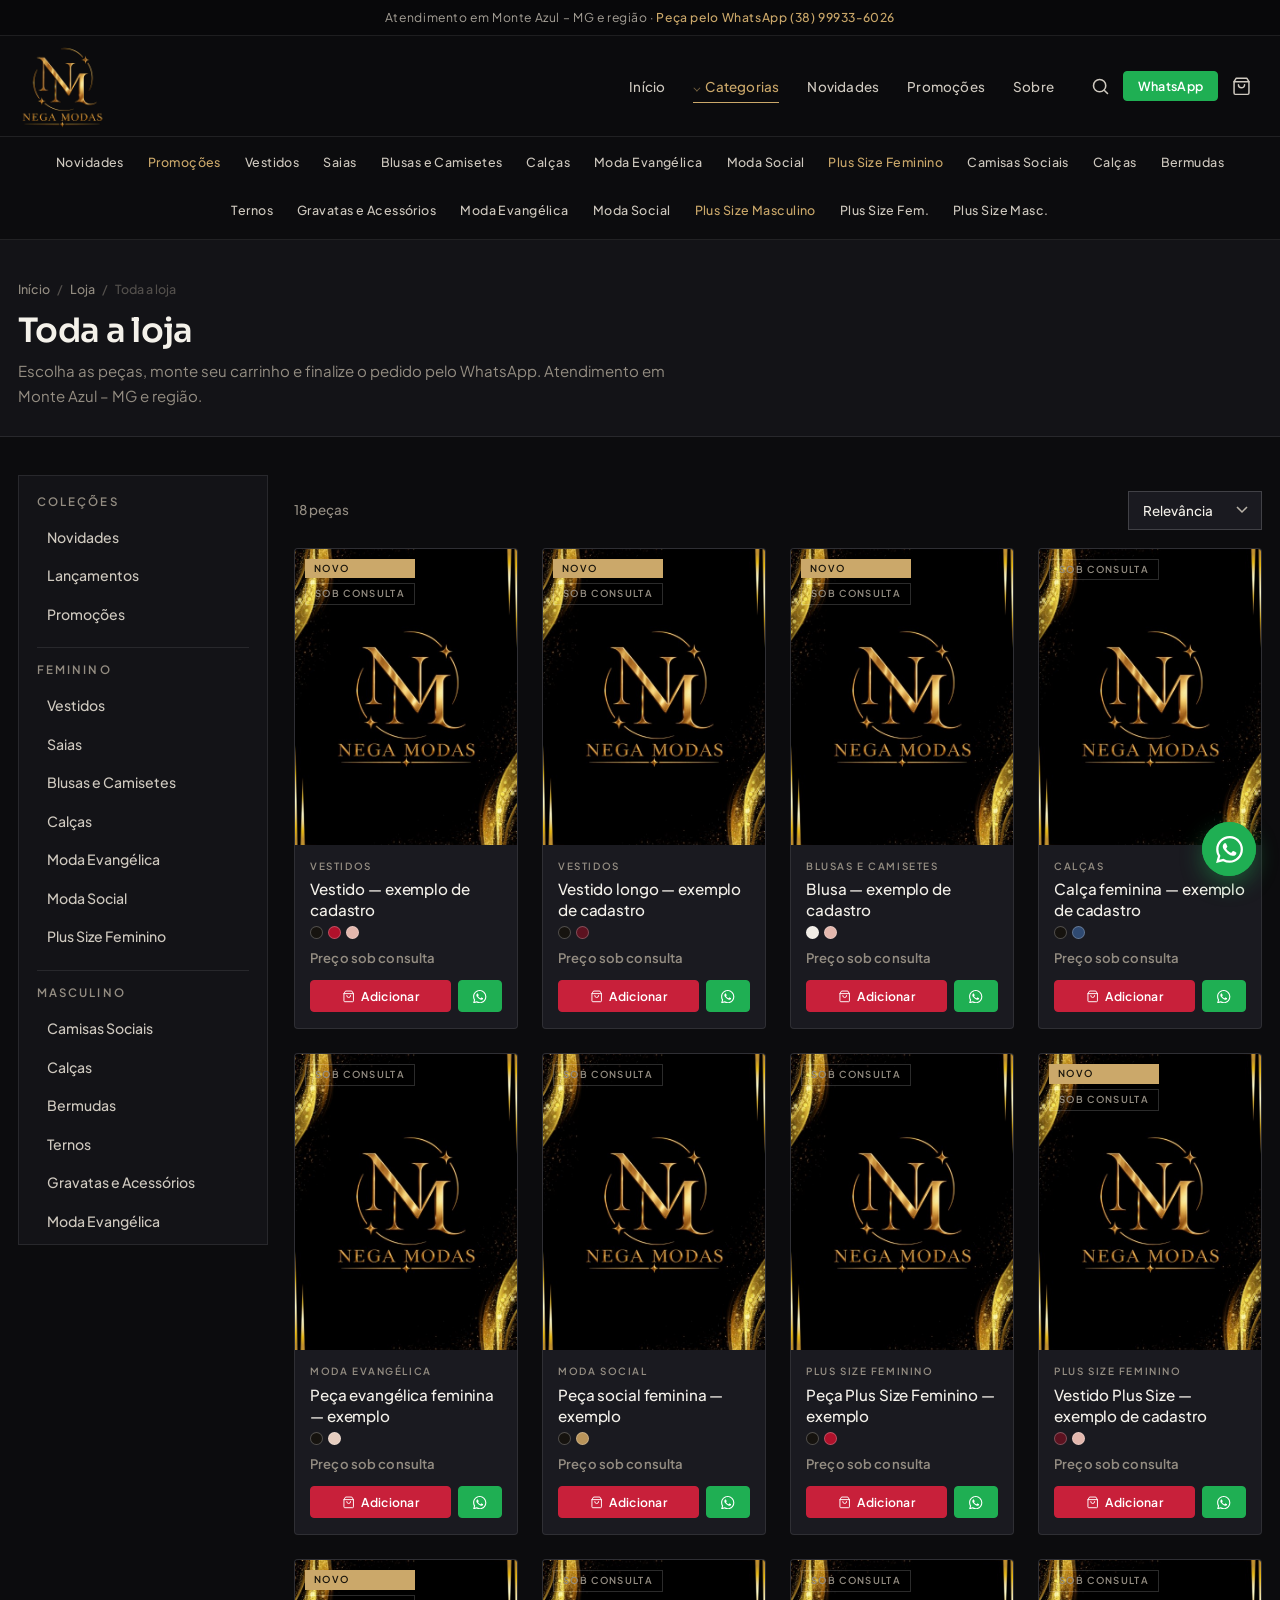
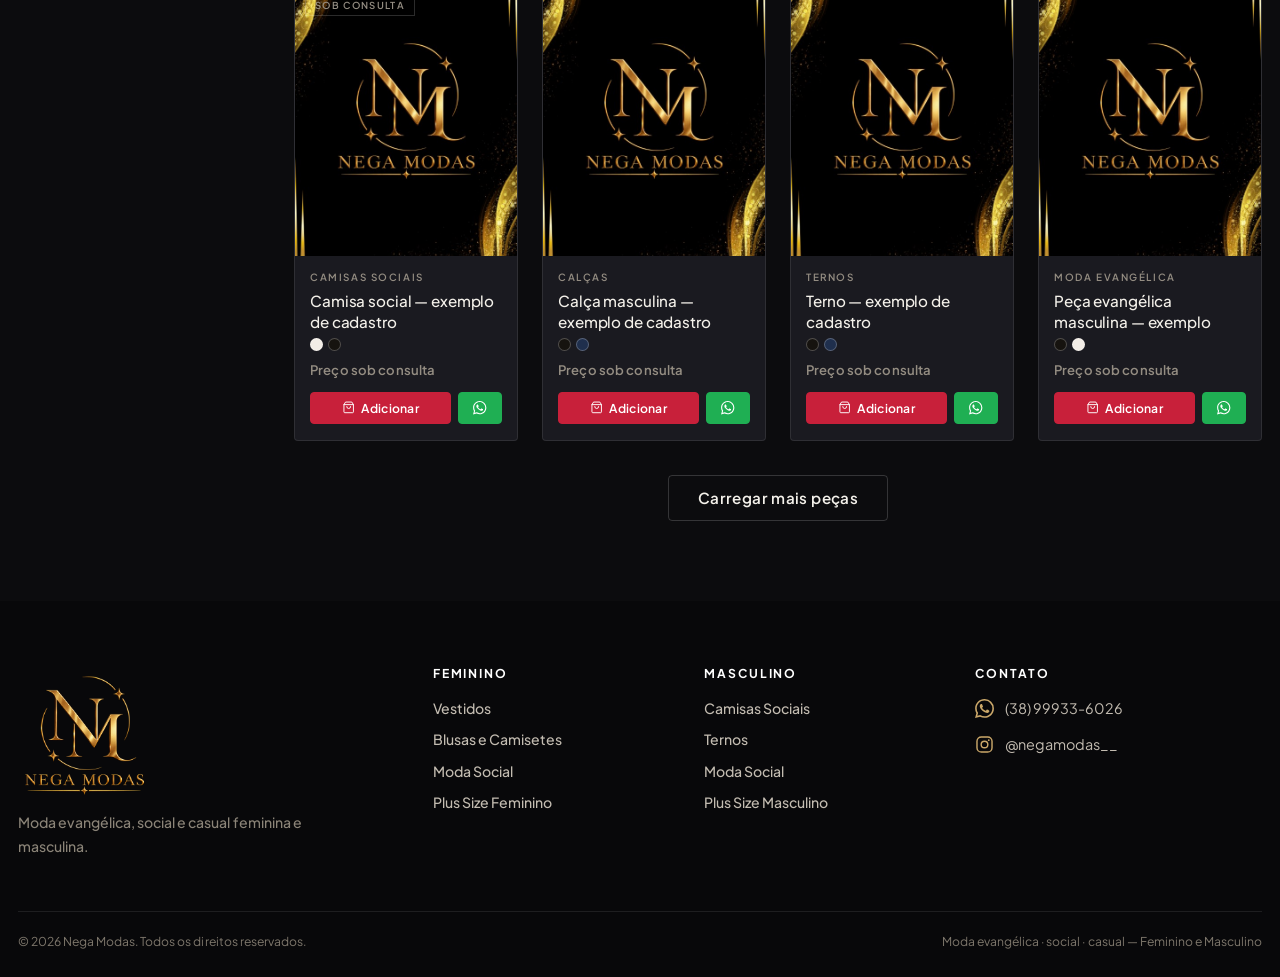
==== loja.html @ 937bad41 "Nega Modas - loja online (tema dark premium, carrinho e WhatsApp)" ====
<!DOCTYPE html>
<html lang="pt-BR">
<head>
  <meta charset="UTF-8">
  <meta name="viewport" content="width=device-width, initial-scale=1">
  <title>Loja | Nega Modas</title>
  <meta name="description" content="Catálogo da Nega Modas: moda feminina e masculina, evangélica, social, casual e Plus Size. Filtre por categoria, tamanho e cor e finalize pelo WhatsApp.">
  <meta name="theme-color" content="#b0112b">
  <link rel="canonical" href="https://negamodas.com.br/loja.html">
  <link rel="icon" type="image/png" href="assets/img/favicon.png">
  <meta property="og:type" content="website">
  <meta property="og:site_name" content="Nega Modas">
  <meta property="og:title" content="Loja | Nega Modas">
  <meta property="og:description" content="Catálogo de moda feminina e masculina. Pedidos pelo WhatsApp.">
  <meta property="og:locale" content="pt_BR">
  <link rel="preconnect" href="https://fonts.googleapis.com">
  <link rel="preconnect" href="https://fonts.gstatic.com" crossorigin>
  <link href="https://fonts.googleapis.com/css2?family=Plus+Jakarta+Sans:wght@400;500;600;700;800&family=Sora:wght@400;500;600;700;800&display=swap" rel="stylesheet">
  <link rel="stylesheet" href="assets/css/style.css">
</head>
<body>
  <a class="skip-link" href="#conteudo">Pular para o conteúdo</a>

  <div class="topbar"><span>Atendimento em Monte Azul – MG e região · </span><a data-wa-generic href="#">Peça pelo WhatsApp (38) 99933-6026</a></div>

  <header class="header" id="header">
    <div class="header__inner">
      <button class="icon-btn burger" id="burger" type="button" aria-label="Abrir menu"><svg viewBox="0 0 24 24" fill="none" stroke="currentColor" stroke-width="1.8" stroke-linecap="round"><path d="M3 6h18M3 12h18M3 18h18"/></svg></button>
      <a class="brand" href="index.html" aria-label="Nega Modas — página inicial">
        <img class="brand__logo" src="assets/img/logo-nega-modas.png" alt="Nega Modas" width="80" height="80">
      </a>
      <nav class="nav" aria-label="Navegação principal">
        <a class="nav__link" href="index.html">Início</a>
        <a class="nav__link nav__link--drop is-active" href="#" id="megaTrigger" aria-expanded="false" aria-haspopup="true">Categorias</a>
        <a class="nav__link" href="loja.html?colecao=novidades">Novidades</a>
        <a class="nav__link" href="loja.html?colecao=promocoes">Promoções</a>
        <a class="nav__link" href="index.html#sobre">Sobre</a>
      </nav>
      <div class="header__actions">
        <button class="icon-btn" data-open-search type="button" aria-label="Buscar produtos"><svg viewBox="0 0 24 24" fill="none" stroke="currentColor" stroke-width="1.8" stroke-linecap="round"><circle cx="11" cy="11" r="7"/><path d="m20 20-3.2-3.2"/></svg></button>
        <a class="btn btn--sm btn--wa header__wa" data-wa-generic href="#">WhatsApp</a>
        <button class="icon-btn" data-open-cart type="button" aria-label="Abrir carrinho de compras"><svg viewBox="0 0 24 24" fill="none" stroke="currentColor" stroke-width="1.7" stroke-linecap="round" stroke-linejoin="round"><path d="M6 2.5 3.5 6.5v13a1.5 1.5 0 0 0 1.5 1.5h14a1.5 1.5 0 0 0 1.5-1.5v-13L18 2.5Z"/><path d="M3.5 6.5h17"/><path d="M15.5 10a3.5 3.5 0 0 1-7 0"/></svg><span class="cart-count" data-cart-count>0</span></button>
      </div>
    </div>
    <div class="mega" id="megaMenu" role="region" aria-label="Categorias"></div>
  </header>

  <nav class="shopnav" aria-label="Categorias da loja"><div class="shopnav__inner" id="shopNav"></div></nav>

  <main id="conteudo">
    <section class="page-head">
      <div class="container">
        <nav class="breadcrumb" aria-label="Você está aqui"><a href="index.html">Início</a><span>/</span><a href="loja.html">Loja</a><span>/</span><span id="tituloPagina">Toda a loja</span></nav>
        <h1 id="paginaTituloVisivel">Toda a loja</h1>
        <p>Escolha as peças, monte seu carrinho e finalize o pedido pelo WhatsApp. Atendimento em Monte Azul – MG e região.</p>
      </div>
    </section>

    <section class="container">
      <div class="catalog">
        <aside>
          <button class="btn btn--ghost btn--block filters-toggle" id="filtrosToggle" type="button" style="margin-bottom:14px"><svg viewBox="0 0 24 24" fill="none" stroke="currentColor" stroke-width="1.7" stroke-linecap="round"><path d="M4 6h16M7 12h10M10 18h4"/></svg> Filtros e categorias</button>
          <div class="filters" id="filtros"></div>
        </aside>
        <div>
          <div class="active-filters" id="filtrosAtivos"></div>
          <div class="catalog__toolbar">
            <div class="catalog__count" id="contagem">0 peças</div>
            <label class="sr-only" for="ordenar">Ordenar por</label>
            <select class="select" id="ordenar">
              <option value="relevancia">Relevância</option>
              <option value="nome">Nome (A–Z)</option>
              <option value="menor-preco">Menor preço</option>
              <option value="maior-preco">Maior preço</option>
            </select>
          </div>
          <div class="grid-products" id="catalogoGrade"></div>
          <div class="load-more" id="loadMore" style="display:none"><button class="btn btn--ghost btn--lg" type="button" id="loadMoreBtn">Carregar mais peças</button></div>
        </div>
      </div>
    </section>
  </main>

  <footer class="footer">
    <div class="container">
      <div class="footer__grid">
        <div class="footer__brand"><a class="brand brand--footer" href="index.html" aria-label="Nega Modas"><img class="footer__logo" src="assets/img/logo-nega-modas.png" alt="Nega Modas" width="132" height="132" loading="lazy"></a><p>Moda evangélica, social e casual feminina e masculina.</p></div>
        <div><h3>Feminino</h3><div class="footer__links"><a href="loja.html?categoria=vestidos">Vestidos</a><a href="loja.html?categoria=blusas-e-camisetes">Blusas e Camisetes</a><a href="loja.html?categoria=moda-social-feminina">Moda Social</a><a href="loja.html?categoria=plus-size-feminino">Plus Size Feminino</a></div></div>
        <div><h3>Masculino</h3><div class="footer__links"><a href="loja.html?categoria=camisas-sociais">Camisas Sociais</a><a href="loja.html?categoria=ternos">Ternos</a><a href="loja.html?categoria=moda-social-masculina">Moda Social</a><a href="loja.html?categoria=plus-size-masculino">Plus Size Masculino</a></div></div>
        <div><h3>Contato</h3><div class="footer__contact"><a data-wa-generic href="#"><svg viewBox="0 0 24 24" fill="currentColor" aria-hidden="true"><path d="M17.47 14.38c-.3-.15-1.76-.87-2.03-.97-.27-.1-.47-.15-.67.15-.2.3-.77.97-.94 1.16-.17.2-.35.22-.64.08-.3-.15-1.26-.46-2.39-1.48-.88-.79-1.48-1.76-1.65-2.06-.17-.3-.02-.46.13-.6.13-.14.3-.35.45-.52.15-.18.2-.3.3-.5.1-.2.05-.37-.02-.52-.08-.15-.67-1.61-.92-2.2-.24-.58-.49-.5-.67-.51h-.57c-.2 0-.52.07-.79.37-.27.3-1.04 1.02-1.04 2.48 0 1.46 1.06 2.88 1.21 3.07.15.2 2.1 3.2 5.08 4.49.71.3 1.26.49 1.69.62.71.23 1.36.2 1.87.12.57-.09 1.76-.72 2.01-1.41.25-.7.25-1.29.17-1.41-.07-.13-.27-.2-.57-.35M12.05 21.8a9.87 9.87 0 0 1-5.03-1.38l-.36-.21-3.74.98 1-3.65-.24-.37a9.86 9.86 0 0 1-1.51-5.26C2.17 6.45 6.6 2 12.05 2c2.64 0 5.12 1.03 6.99 2.9a9.83 9.83 0 0 1 2.89 6.99c0 5.45-4.43 9.9-9.88 9.9M20.46 3.4A11.8 11.8 0 0 0 12.05 0C5.5 0 .16 5.34.16 11.9c0 2.1.55 4.14 1.59 5.95L.06 24l6.3-1.65a11.9 11.9 0 0 0 5.68 1.45c6.55 0 11.9-5.34 11.9-11.9a11.8 11.8 0 0 0-3.48-8.41"/></svg> (38) 99933-6026</a><a href="https://instagram.com/negamodas__" target="_blank" rel="noopener"><svg viewBox="0 0 24 24" fill="none" stroke="currentColor" stroke-width="1.8" aria-hidden="true"><rect x="2.5" y="2.5" width="19" height="19" rx="5.5"/><circle cx="12" cy="12" r="4.2"/><circle cx="17.4" cy="6.6" r="1.1" fill="currentColor" stroke="none"/></svg> @negamodas__</a></div></div>
      </div>
      <div class="footer__bottom"><span>© <span id="ano">2026</span> Nega Modas. Todos os direitos reservados.</span><span>Moda evangélica · social · casual — Feminino e Masculino</span></div>
    </div>
  </footer>

  <a class="wa-float" data-wa-generic href="#" aria-label="Falar no WhatsApp"><span class="wa-float__label">Fale com a Nega Modas</span><svg viewBox="0 0 24 24" fill="currentColor" aria-hidden="true"><path d="M17.47 14.38c-.3-.15-1.76-.87-2.03-.97-.27-.1-.47-.15-.67.15-.2.3-.77.97-.94 1.16-.17.2-.35.22-.64.08-.3-.15-1.26-.46-2.39-1.48-.88-.79-1.48-1.76-1.65-2.06-.17-.3-.02-.46.13-.6.13-.14.3-.35.45-.52.15-.18.2-.3.3-.5.1-.2.05-.37-.02-.52-.08-.15-.67-1.61-.92-2.2-.24-.58-.49-.5-.67-.51h-.57c-.2 0-.52.07-.79.37-.27.3-1.04 1.02-1.04 2.48 0 1.46 1.06 2.88 1.21 3.07.15.2 2.1 3.2 5.08 4.49.71.3 1.26.49 1.69.62.71.23 1.36.2 1.87.12.57-.09 1.76-.72 2.01-1.41.25-.7.25-1.29.17-1.41-.07-.13-.27-.2-.57-.35M12.05 21.8a9.87 9.87 0 0 1-5.03-1.38l-.36-.21-3.74.98 1-3.65-.24-.37a9.86 9.86 0 0 1-1.51-5.26C2.17 6.45 6.6 2 12.05 2c2.64 0 5.12 1.03 6.99 2.9a9.83 9.83 0 0 1 2.89 6.99c0 5.45-4.43 9.9-9.88 9.9M20.46 3.4A11.8 11.8 0 0 0 12.05 0C5.5 0 .16 5.34.16 11.9c0 2.1.55 4.14 1.59 5.95L.06 24l6.3-1.65a11.9 11.9 0 0 0 5.68 1.45c6.55 0 11.9-5.34 11.9-11.9a11.8 11.8 0 0 0-3.48-8.41"/></svg></a>

  <div class="mobile-menu" id="mobileMenu">
    <div class="mobile-menu__backdrop" data-close-menu></div>
    <div class="mobile-menu__panel" role="dialog" aria-label="Menu">
      <div class="mobile-menu__head"><a class="brand" href="index.html"><img class="brand__logo" src="assets/img/logo-nega-modas.png" alt="Nega Modas" width="72" height="72"></a><button class="icon-btn" data-close-menu type="button" aria-label="Fechar menu"><svg viewBox="0 0 24 24" fill="none" stroke="currentColor" stroke-width="1.8" stroke-linecap="round"><path d="M6 6l12 12M18 6L6 18"/></svg></button></div>
      <div class="mobile-menu__body" id="mobileMenuBody"></div>
      <div class="mobile-menu__foot"><a class="btn btn--wa btn--block" data-wa-generic href="#">Falar no WhatsApp</a><a class="btn btn--ghost btn--block" href="https://instagram.com/negamodas__" target="_blank" rel="noopener">Instagram @negamodas__</a></div>
    </div>
  </div>

  <div class="search-overlay" id="searchOverlay">
    <div class="search-box" role="dialog" aria-label="Buscar produtos">
      <form id="searchForm" role="search"><input id="searchInput" type="search" placeholder="O que você procura? Ex.: vestido, camisa social..." aria-label="Buscar produtos"><button class="btn" type="submit">Buscar</button></form>
      <div class="search-suggest"><p>Buscas rápidas</p><div class="search-suggest__chips">
        <button class="chip" type="button" data-search-chip="vestidos">Vestidos</button>
        <button class="chip" type="button" data-search-chip="camisas-sociais">Camisas sociais</button>
        <button class="chip" type="button" data-search-chip="plus-size-feminino">Plus Size Feminino</button>
        <button class="chip" type="button" data-search-chip="plus-size-masculino">Plus Size Masculino</button>
        <button class="chip" type="button" data-search-chip="ternos">Ternos</button>
      </div></div>
    </div>
  </div>

  <aside class="drawer" id="cartDrawer" aria-label="Carrinho de compras">
    <div class="drawer__backdrop"></div>
    <div class="drawer__panel" role="dialog" aria-modal="true" aria-label="Seu carrinho">
      <div class="drawer__head"><h2>Seu carrinho <span id="cartFootCount">0</span></h2><button class="icon-btn" type="button" data-close-cart aria-label="Fechar carrinho"><svg viewBox="0 0 24 24" fill="none" stroke="currentColor" stroke-width="1.8" stroke-linecap="round"><path d="M6 6l12 12M18 6L6 18"/></svg></button></div>
      <div class="drawer__body" id="cartBody"></div>
      <div class="drawer__foot" id="cartFoot">
        <div class="cart-total"><span>Subtotal</span><strong id="cartSubtotal">R$ 0,00</strong></div>
        <button class="btn btn--wa btn--lg btn--block" type="button" id="btnFinalizar">Finalizar pedido pelo WhatsApp</button>
        <div style="display:flex;gap:8px"><a class="btn btn--ghost btn--sm" style="flex:1" href="loja.html">Continuar comprando</a><button class="btn btn--ghost btn--sm" style="flex:1" type="button" data-clear-cart>Limpar carrinho</button></div>
        <p class="cart-note">Pagamento e disponibilidade são combinados no atendimento pelo WhatsApp.</p>
      </div>
    </div>
  </aside>

  <div class="toast-wrap" id="toastWrap" aria-live="polite" aria-atomic="true"></div>

  <script src="assets/js/data.js"></script>
  <script src="assets/js/app.js"></script>
</body>
</html>
---- assets/css/style.css ----
/* =============================================================================
   NEGA MODAS — LOJA VIRTUAL
   Identidade: vermelho · preto · rosê · dourado · branco/neutros.
   Linguagem visual: e-commerce de moda editorial, mobile-first.
   ============================================================================= */

/* ------------------------------------------------------------------ Tokens */
:root {
  --red: #b0112b;
  --red-dark: #8a0d22;
  --red-soft: #f7e7e9;
  --rose: #e3b7ad;
  --rose-soft: #f8efeb;
  --gold: #b9945a;
  --gold-soft: #f3ecdd;

  --ink: #16130f;
  --charcoal: #2c2620;
  --muted: #8b8177;
  --line: #e8e1d8;
  --line-strong: #d8cec1;
  --cream: #faf7f2;
  --cream-2: #f2ece3;
  --white: #ffffff;

  --wa: #1faf53;
  --wa-dark: #178f43;

  --font-display: 'Sora', 'Plus Jakarta Sans', 'Segoe UI', system-ui, sans-serif;
  --font-body: 'Plus Jakarta Sans', 'Sora', 'Manrope', 'Segoe UI', system-ui, -apple-system, sans-serif;

  --container: 1280px;
  --radius: 4px;
  --radius-sm: 3px;
  --ease: cubic-bezier(.22, .61, .36, 1);

  --header-h: 100px;
}

/* -------------------------------------------------------------------- Base */
*, *::before, *::after { box-sizing: border-box; }
html { scroll-behavior: smooth; -webkit-text-size-adjust: 100%; }
body {
  margin: 0; font-family: var(--font-body); font-size: 16px; line-height: 1.6;
  color: var(--ink); background: var(--white); overflow-x: hidden;
}
body.no-scroll { overflow: hidden; }
img { max-width: 100%; display: block; }
a { color: inherit; text-decoration: none; }
button { font-family: inherit; cursor: pointer; border: none; background: none; color: inherit; }
ul { list-style: none; margin: 0; padding: 0; }
h1, h2, h3, h4 { font-family: var(--font-display); font-weight: 600; line-height: 1.14; letter-spacing: -.02em; margin: 0; }
p { margin: 0 0 1rem; }
:focus-visible { outline: 2px solid var(--red); outline-offset: 2px; }

.container { width: 100%; max-width: var(--container); margin: 0 auto; padding: 0 18px; }
.sr-only { position: absolute; width: 1px; height: 1px; padding: 0; margin: -1px; overflow: hidden; clip: rect(0 0 0 0); white-space: nowrap; border: 0; }
.skip-link { position: absolute; left: 12px; top: -60px; z-index: 200; background: var(--ink); color: #fff; padding: 10px 16px; transition: top .2s var(--ease); }
.skip-link:focus { top: 12px; }

/* -------------------------------------------------------------- Utilitários */
.kicker {
  display: inline-flex; align-items: center; gap: .6em; font-weight: 600; font-size: .68rem;
  letter-spacing: .22em; text-transform: uppercase; color: var(--gold); margin: 0 0 .8rem;
}
.kicker::before { content: ''; width: 24px; height: 1px; background: currentColor; }
.kicker--center::after { content: ''; width: 24px; height: 1px; background: currentColor; }

.section { padding: clamp(40px, 6vw, 74px) 0; }
.section--tight { padding: clamp(30px, 4vw, 50px) 0; }
.section--white { background: var(--white); }
.section--cream { background: var(--cream); }
.section--rose { background: var(--rose-soft); }
.section--ink { background: var(--ink); color: #efe9e0; }
.section--ink h2, .section--ink h3 { color: #fff; }
.section--ink .kicker { color: var(--rose); }

.section-head { max-width: 620px; margin: 0 auto clamp(22px, 3vw, 38px); text-align: center; }
.section-head h2 { font-size: clamp(1.4rem, 3.1vw, 1.95rem); letter-spacing: -.02em; }
.section-head p { color: var(--muted); margin: .7rem 0 0; font-size: .98rem; }
.section-head--left { margin-left: 0; text-align: left; }

.section-bar { display: flex; align-items: flex-end; justify-content: space-between; gap: 18px; margin-bottom: clamp(18px, 2.4vw, 30px); flex-wrap: wrap; }
.section-bar .section-head { margin: 0; text-align: left; }
.section-bar .section-head h2 { font-size: clamp(1.28rem, 2.6vw, 1.7rem); }

/* --------------------------------------------------------------- Botões */
.btn {
  --btn-bg: var(--red); --btn-fg: #fff; --btn-bd: var(--red);
  display: inline-flex; align-items: center; justify-content: center; gap: .5em;
  padding: .85em 1.6em; border-radius: var(--radius);
  background: var(--btn-bg); color: var(--btn-fg); border: 1px solid var(--btn-bd);
  font-weight: 600; font-size: .84rem; letter-spacing: .025em; line-height: 1; cursor: pointer;
  transition: background .25s var(--ease), color .25s var(--ease), border-color .25s var(--ease), transform .25s var(--ease);
  white-space: nowrap;
}
.btn:hover { background: var(--red-dark); border-color: var(--red-dark); transform: translateY(-1px); }
.btn:active { transform: none; }
.btn:disabled { opacity: .45; cursor: not-allowed; transform: none; }
.btn--dark { --btn-bg: var(--ink); --btn-bd: var(--ink); }
.btn--dark:hover { background: #000; border-color: #000; }
.btn--ghost { --btn-bg: transparent; --btn-fg: var(--ink); --btn-bd: var(--line-strong); }
.btn--ghost:hover { --btn-bg: var(--ink); --btn-fg: #fff; --btn-bd: var(--ink); }
.btn--light { --btn-bg: #fff; --btn-fg: var(--ink); --btn-bd: #fff; }
.btn--light:hover { background: var(--cream-2); border-color: var(--cream-2); }
.btn--outline-light { --btn-bg: transparent; --btn-fg: #fff; --btn-bd: rgba(255,255,255,.6); }
.btn--outline-light:hover { --btn-bg: #fff; --btn-fg: var(--ink); }
.btn--wa { --btn-bg: var(--wa); --btn-bd: var(--wa); }
.btn--wa:hover { background: var(--wa-dark); border-color: var(--wa-dark); }
.btn--sm { padding: .62em 1.1em; font-size: .78rem; }
.btn--lg { padding: .95em 1.9em; font-size: .95rem; }
.btn--block { width: 100%; }
.btn svg { width: 1.1em; height: 1.1em; flex: none; }

.link-underline { display: inline-flex; align-items: center; gap: .45em; font-weight: 500; font-size: .82rem; letter-spacing: .08em; text-transform: uppercase; border-bottom: 1px solid var(--ink); padding-bottom: 2px; transition: gap .25s var(--ease), color .2s; }
.link-underline:hover { gap: .75em; color: var(--red); border-color: var(--red); }

/* --------------------------------------------------------------- Topbar */
.topbar { background: var(--ink); color: #e7dfd4; font-size: .76rem; letter-spacing: .05em; text-align: center; padding: 8px 16px; }
.topbar a { color: var(--rose); font-weight: 500; }
.topbar a:hover { color: #fff; }

/* --------------------------------------------------------------- Header */
.header { position: sticky; top: 0; z-index: 90; background: rgba(255,255,255,.96); backdrop-filter: blur(10px); border-bottom: 1px solid var(--line); }
.header.is-stuck { box-shadow: 0 6px 20px rgba(22,19,15,.06); }
.header__inner { display: flex; align-items: center; gap: 12px; height: var(--header-h); max-width: var(--container); margin: 0 auto; padding: 0 18px; }

.brand { display: flex; align-items: center; gap: 10px; margin-right: auto; }
.brand__mark { width: 48px; height: 48px; object-fit: contain; flex: none; }
.brand__logo { height: 88px; width: auto; display: block; flex: none; }
.footer__logo { width: 132px; height: auto; display: block; }
.brand--footer { margin-right: 0; }
.brand__text { display: flex; flex-direction: column; line-height: 1; }
.brand__name { font-family: var(--font-display); font-size: 1.18rem; font-weight: 700; letter-spacing: -.02em; }
.brand__sub { font-size: .54rem; letter-spacing: .32em; text-transform: uppercase; color: var(--gold); margin-top: 3px; }

.nav { display: none; align-items: center; gap: 2px; }
.nav__link { position: relative; padding: 10px 13px; font-weight: 500; font-size: .84rem; letter-spacing: .02em; color: var(--charcoal); }
.nav__link::after { content: ''; position: absolute; left: 13px; right: 13px; bottom: 4px; height: 1px; background: var(--red); transform: scaleX(0); transform-origin: left; transition: transform .28s var(--ease); }
.nav__link:hover::after, .nav__link.is-active::after { transform: scaleX(1); }
.nav__link:hover, .nav__link.is-active { color: var(--red); }
.nav__link--drop::before { content: ''; display: inline-block; width: 5px; height: 5px; border-right: 1.4px solid currentColor; border-bottom: 1.4px solid currentColor; transform: rotate(45deg) translateY(-2px); margin-right: 7px; opacity: .55; }

.header__actions { display: flex; align-items: center; gap: 2px; }
.icon-btn { position: relative; width: 42px; height: 42px; border-radius: 50%; display: inline-flex; align-items: center; justify-content: center; color: var(--charcoal); transition: background .2s, color .2s; }
.icon-btn:hover { background: var(--cream-2); color: var(--red); }
.icon-btn svg { width: 21px; height: 21px; }
.header__wa { display: none; }

.cart-count { position: absolute; top: 3px; right: 3px; min-width: 18px; height: 18px; padding: 0 5px; border-radius: 999px; background: var(--red); color: #fff; font-size: .64rem; font-weight: 600; display: none; align-items: center; justify-content: center; line-height: 1; }
.cart-count.is-visible { display: inline-flex; }
.cart-count.bump { animation: bump .45s var(--ease); }
@keyframes bump { 0% { transform: scale(1); } 35% { transform: scale(1.5); } 100% { transform: scale(1); } }

.burger { display: inline-flex; }
@media (min-width: 1040px) {
  .nav { display: flex; }
  .burger { display: none; }
  .header__wa { display: inline-flex; }
}

/* Mega menu */
.mega { position: absolute; left: 0; right: 0; top: 100%; background: #fff; border-bottom: 1px solid var(--line); box-shadow: 0 18px 40px rgba(22,19,15,.08); opacity: 0; visibility: hidden; transform: translateY(-6px); transition: opacity .22s var(--ease), transform .22s, visibility .22s; z-index: 80; }
.mega.is-open { opacity: 1; visibility: visible; transform: translateY(0); }
.mega__inner { max-width: var(--container); margin: 0 auto; padding: 32px 20px; display: grid; grid-template-columns: 1fr 1fr 1.1fr; gap: 40px; }
.mega__col h3 { font-size: 1rem; margin-bottom: 14px; padding-bottom: 10px; border-bottom: 1px solid var(--line); }
.mega__col h3 a:hover { color: var(--red); }
.mega__list { display: grid; gap: 8px; }
.mega__list a { font-size: .9rem; color: var(--charcoal); transition: color .2s, padding-left .2s; }
.mega__list a:hover { color: var(--red); padding-left: 5px; }
.mega__list a.is-highlight { color: var(--red); font-weight: 500; }
.mega__promo { background: var(--cream); padding: 24px; display: flex; flex-direction: column; justify-content: center; }
.mega__promo h4 { font-size: 1.25rem; margin-bottom: 8px; }
.mega__promo p { color: var(--charcoal); font-size: .88rem; }

/* -------------------------------------------- Navegação de loja (shop nav) */
.shopnav { border-bottom: 1px solid var(--line); background: #fff; position: relative; }
.shopnav__inner { max-width: var(--container); margin: 0 auto; padding: 0 18px; display: flex; align-items: center; gap: 2px; overflow-x: auto; scrollbar-width: none; -webkit-overflow-scrolling: touch; scroll-snap-type: x proximity; }
.shopnav__inner::-webkit-scrollbar { display: none; }
.shopnav a { flex: 0 0 auto; scroll-snap-align: start; padding: 13px 11px; font-size: .78rem; font-weight: 500; letter-spacing: .03em; color: var(--charcoal); white-space: nowrap; border-bottom: 2px solid transparent; transition: color .2s, border-color .2s; }
.shopnav a:hover { color: var(--red); border-color: var(--red); }
.shopnav a.is-sale { color: var(--red); font-weight: 500; }
.shopnav__sep { width: 1px; height: 16px; background: var(--line-strong); flex: 0 0 auto; margin: 0 5px; }
/* Indicação de rolagem horizontal (apenas quando o menu não cabe) */
.shopnav::after { content: ''; position: absolute; top: 0; right: 0; bottom: 0; width: 46px; background: linear-gradient(90deg, rgba(255,255,255,0), #fff 72%); pointer-events: none; }
.shopnav::before { content: ''; position: absolute; top: 0; left: 0; bottom: 0; width: 20px; background: linear-gradient(270deg, rgba(255,255,255,0), #fff 80%); pointer-events: none; }
/* Em telas com espaço, quebra em linhas: todas as categorias ficam visíveis */
@media (min-width: 1024px) {
  .shopnav__inner { flex-wrap: wrap; justify-content: center; overflow: visible; row-gap: 0; padding: 3px 18px; }
  .shopnav__sep { display: none; }
  .shopnav::after, .shopnav::before { display: none; }
}

/* --------------------------------------------------------------- Menu mobile */
.mobile-menu { position: fixed; inset: 0; z-index: 120; visibility: hidden; pointer-events: none; }
.mobile-menu.is-open { visibility: visible; pointer-events: auto; }
.mobile-menu__backdrop { position: absolute; inset: 0; background: rgba(22,19,15,.5); opacity: 0; transition: opacity .3s var(--ease); }
.mobile-menu.is-open .mobile-menu__backdrop { opacity: 1; }
.mobile-menu__panel { position: absolute; top: 0; left: 0; bottom: 0; width: min(88vw, 380px); background: #fff; transform: translateX(-100%); transition: transform .35s var(--ease); display: flex; flex-direction: column; overflow-y: auto; }
.mobile-menu.is-open .mobile-menu__panel { transform: translateX(0); }
.mobile-menu__head { display: flex; align-items: center; justify-content: space-between; padding: 16px 20px; border-bottom: 1px solid var(--line); }
.mobile-menu__body { padding: 8px 20px 24px; }
.mnav__group { border-bottom: 1px solid var(--line); }
.mnav__toggle { width: 100%; display: flex; align-items: center; justify-content: space-between; padding: 16px 2px; font-family: var(--font-display); font-size: 1.12rem; }
.mnav__toggle svg { width: 15px; height: 15px; transition: transform .3s var(--ease); color: var(--muted); }
.mnav__group.is-open .mnav__toggle svg { transform: rotate(180deg); }
.mnav__panel { max-height: 0; overflow: hidden; transition: max-height .35s var(--ease); }
.mnav__panel ul { padding-bottom: 10px; display: grid; gap: 1px; }
.mnav__panel a { display: block; padding: 9px 2px 9px 12px; font-size: .93rem; color: var(--charcoal); border-left: 1px solid var(--line); }
.mnav__panel a:hover { color: var(--red); border-color: var(--red); }
.mnav__panel a.is-highlight { color: var(--red); font-weight: 500; }
.mnav__single { display: block; padding: 16px 2px; font-family: var(--font-display); font-size: 1.12rem; border-bottom: 1px solid var(--line); }
.mobile-menu__foot { padding: 20px; background: var(--cream); margin-top: auto; display: grid; gap: 10px; }

/* --------------------------------------------------------------- Placeholder */
.placeholder-media { display: flex; align-items: center; justify-content: center; position: relative; background: linear-gradient(135deg, #f6f1ea, #ece4d9); color: var(--muted); text-align: center; padding: 16px; }
.placeholder-media::after { content: attr(data-label); font-size: .68rem; letter-spacing: .16em; text-transform: uppercase; color: var(--muted); opacity: .75; max-width: 82%; }
.placeholder-media svg { position: absolute; width: 42px; height: 42px; opacity: .22; top: 50%; left: 50%; transform: translate(-50%, -85%); }
.hero__banner .placeholder-media, .editorial__media .placeholder-media, .institucional__media .placeholder-media,
.gallery__main .placeholder-media, .card__media .placeholder-media, .cat-tile__media .placeholder-media, .banner__media .placeholder-media { position: absolute; inset: 0; height: 100%; }

/* --------------------------------------------------------------- Hero */
.hero { background: var(--white); padding-top: clamp(10px, 2vw, 18px); }
.hero__banner { position: relative; overflow: hidden; border-radius: var(--radius); min-height: 380px; display: flex; align-items: flex-end; }
.hero__banner .placeholder-media, .hero__banner img { position: absolute; inset: 0; width: 100%; height: 100%; object-fit: cover; }
.hero__banner::after { content: ''; position: absolute; inset: 0; background: linear-gradient(180deg, rgba(22,19,15,0) 35%, rgba(22,19,15,.62) 100%); }
.hero__content { position: relative; z-index: 2; padding: clamp(24px, 4vw, 52px); max-width: 640px; }
.hero__content h1 { color: #fff; font-size: clamp(1.8rem, 5vw, 3.1rem); font-weight: 700; letter-spacing: -.02em; margin-bottom: .6rem; }
.hero__content h1 em { font-style: normal; color: var(--rose); }
.hero__content p { color: rgba(255,255,255,.88); max-width: 44ch; margin-bottom: 1.3rem; }
.hero__content .kicker { color: var(--rose); }
.hero__actions { display: flex; flex-wrap: wrap; gap: 10px; }
@media (min-width: 800px) { .hero__banner { min-height: 500px; } }

/* --------------------------------------------------------------- Navegue por categoria */
.cat-tiles { display: grid; grid-template-columns: repeat(2, 1fr); gap: 12px; }
@media (min-width: 640px) { .cat-tiles { grid-template-columns: repeat(3, 1fr); gap: 16px; } }
@media (min-width: 1040px) { .cat-tiles { grid-template-columns: repeat(4, 1fr); } }
.cat-tile { position: relative; overflow: hidden; border-radius: var(--radius); aspect-ratio: 4 / 5; background: var(--cream-2); }
.cat-tile__media { position: absolute; inset: 0; }
.cat-tile img { width: 100%; height: 100%; object-fit: cover; transition: transform .8s var(--ease); }
.cat-tile:hover img, .cat-tile:hover .placeholder-media { transform: scale(1.05); }
.cat-tile::after { content: ''; position: absolute; inset: 0; background: linear-gradient(180deg, rgba(22,19,15,0) 45%, rgba(22,19,15,.6) 100%); }
.cat-tile__label { position: absolute; left: 0; right: 0; bottom: 0; z-index: 2; padding: 16px; color: #fff; font-family: var(--font-display); font-weight: 600; font-size: .98rem; letter-spacing: -.01em; }
.cat-tile__label small { display: block; font-family: var(--font-body); font-size: .66rem; letter-spacing: .18em; text-transform: uppercase; color: var(--rose); margin-bottom: 4px; }

/* --------------------------------------------------------------- Carrossel */
.carousel { position: relative; }
.carousel__track { display: flex; gap: 14px; overflow-x: auto; scroll-snap-type: x mandatory; padding: 2px 0 10px; scrollbar-width: none; -webkit-overflow-scrolling: touch; }
.carousel__track::-webkit-scrollbar { display: none; }
.carousel__track > * { flex: 0 0 auto; width: 70%; max-width: 300px; scroll-snap-align: start; }
@media (min-width: 640px) { .carousel__track > * { width: 46%; } }
@media (min-width: 900px) { .carousel__track { gap: 18px; } .carousel__track > * { width: 300px; } }
.carousel__arrow { position: absolute; top: 40%; width: 40px; height: 40px; border-radius: 50%; background: #fff; border: 1px solid var(--line); display: none; align-items: center; justify-content: center; z-index: 3; transition: background .2s, color .2s, opacity .2s; }
.carousel__arrow:hover { background: var(--ink); color: #fff; border-color: var(--ink); }
.carousel__arrow svg { width: 18px; height: 18px; }
.carousel__arrow--prev { left: -14px; }
.carousel__arrow--next { right: -14px; }
.carousel__arrow[disabled] { opacity: .3; pointer-events: none; }
@media (min-width: 1040px) { .carousel__arrow { display: inline-flex; } }

/* --------------------------------------------------------------- Card produto */
.grid-products { display: grid; gap: clamp(14px, 2vw, 24px); grid-template-columns: repeat(2, minmax(0, 1fr)); }
@media (min-width: 700px) { .grid-products { grid-template-columns: repeat(3, minmax(0, 1fr)); } }
@media (min-width: 1080px) { .grid-products { grid-template-columns: repeat(4, minmax(0, 1fr)); } }

.card { position: relative; display: flex; flex-direction: column; background: transparent; }
.card__media { position: relative; display: block; aspect-ratio: 3 / 4; overflow: hidden; background: var(--cream-2); }
.card__media img { width: 100%; height: 100%; object-fit: cover; transition: transform .9s var(--ease), opacity .5s var(--ease); }
.card__media img.card__img--alt { position: absolute; inset: 0; opacity: 0; }
.card:hover .card__media img.card__img--alt { opacity: 1; }
.card:hover .card__media img { transform: scale(1.045); }
.card__badges { position: absolute; top: 10px; left: 10px; display: flex; flex-direction: column; gap: 5px; z-index: 2; }
.badge { font-size: .6rem; font-weight: 600; letter-spacing: .14em; text-transform: uppercase; padding: 5px 9px; line-height: 1; background: var(--ink); color: #fff; }
.badge--new { background: var(--gold); }
.badge--sale { background: var(--red); }
.badge--soon { background: #fff; color: var(--muted); border: 1px solid var(--line-strong); }

.card__quick { position: absolute; right: 10px; bottom: 10px; z-index: 2; height: 40px; padding: 0 14px; border-radius: var(--radius); background: rgba(255,255,255,.96); display: inline-flex; align-items: center; gap: 7px; font-size: .74rem; letter-spacing: .06em; text-transform: uppercase; color: var(--ink); opacity: 0; transform: translateY(8px); transition: opacity .28s var(--ease), transform .28s var(--ease), background .2s, color .2s; }
.card__quick svg { width: 16px; height: 16px; }
.card:hover .card__quick, .card:focus-within .card__quick { opacity: 1; transform: translateY(0); }
.card__quick:hover { background: var(--ink); color: #fff; }

.card__body { padding: 12px 2px 4px; display: flex; flex-direction: column; flex: 1; }
.card__cat { font-size: .62rem; letter-spacing: .16em; text-transform: uppercase; color: var(--muted); margin-bottom: 5px; font-weight: 600; }
.card__name { font-family: var(--font-body); font-size: .95rem; line-height: 1.35; margin-bottom: 6px; font-weight: 500; letter-spacing: -.005em; }
.card__name a:hover { color: var(--red); }
.card__swatches { display: flex; gap: 5px; margin-bottom: 8px; }
.card__swatches i { width: 13px; height: 13px; border-radius: 50%; border: 1px solid rgba(0,0,0,.14); }
.card__swatches span { font-size: .68rem; color: var(--muted); align-self: center; margin-left: 3px; }
.card__price { display: flex; align-items: baseline; gap: 8px; flex-wrap: wrap; margin-bottom: 12px; }
.price { font-family: var(--font-body); font-size: 1.05rem; color: var(--ink); font-weight: 600; letter-spacing: -.01em; }
.price--old { font-size: .82rem; color: var(--muted); text-decoration: line-through; font-family: var(--font-body); font-weight: 400; }
.price--sale { color: var(--red); font-weight: 700; }
.price--soon { font-size: .82rem; color: var(--muted); font-family: var(--font-body); font-weight: 500; letter-spacing: .01em; }

.card__actions { display: flex; gap: 7px; margin-top: auto; }
.card__actions .btn { flex: 1; padding: .68em 1em; font-size: .76rem; }
.card__actions .btn--wa { flex: none; width: 44px; padding: 0; }

/* --------------------------------------------------------------- Banner editorial */
.banner { display: grid; overflow: hidden; border-radius: var(--radius); }
.banner__media { position: relative; min-height: 240px; background: var(--cream-2); }
.banner__media img { position: absolute; inset: 0; width: 100%; height: 100%; object-fit: cover; }
.banner__body { padding: clamp(24px, 4vw, 56px); display: flex; flex-direction: column; justify-content: center; }
.banner__body h2 { font-size: clamp(1.4rem, 3.1vw, 1.95rem); margin-bottom: .8rem; }
.banner__body p { color: var(--charcoal); max-width: 42ch; }
@media (min-width: 860px) { .banner { grid-template-columns: 1fr 1fr; } .banner--reverse .banner__media { order: 2; } .banner__media { min-height: 360px; } }

/* --------------------------------------------------------------- Instagram */
.instagram { background: var(--cream); border: 1px solid var(--line); padding: clamp(28px, 5vw, 54px); text-align: center; }
.instagram__handle { display: inline-flex; align-items: center; gap: 10px; font-family: var(--font-display); font-weight: 600; font-size: clamp(1.25rem, 3.6vw, 1.8rem); margin-bottom: .5rem; }
.instagram__handle svg { width: 30px; height: 30px; color: var(--red); }

/* --------------------------------------------------------------- Institucional */
.institucional__grid { display: grid; gap: clamp(24px, 4vw, 52px); align-items: center; }
@media (min-width: 900px) { .institucional__grid { grid-template-columns: 1fr 1fr; } }
.institucional__media { position: relative; overflow: hidden; aspect-ratio: 5 / 4; background: var(--cream-2); }
.institucional__media img { width: 100%; height: 100%; object-fit: cover; }

/* --------------------------------------------------------------- Footer */
.footer { background: var(--ink); color: #cfc6ba; padding: clamp(40px, 6vw, 66px) 0 26px; }
.footer__grid { display: grid; gap: 32px; }
@media (min-width: 760px) { .footer__grid { grid-template-columns: 1.6fr 1fr 1fr 1.2fr; } }
.footer h3 { font-family: var(--font-body); font-weight: 700; font-size: .76rem; letter-spacing: .16em; text-transform: uppercase; color: #fff; margin-bottom: 16px; }
.footer__brand .brand__name { color: #fff; }
.footer__brand p { font-size: .88rem; color: #9c9287; max-width: 34ch; margin-top: 12px; }
.footer__links { display: grid; gap: 9px; }
.footer__links a { font-size: .88rem; transition: color .2s, padding-left .2s; }
.footer__links a:hover { color: #fff; padding-left: 4px; }
.footer__contact { display: grid; gap: 13px; }
.footer__contact a { display: flex; align-items: center; gap: 11px; font-size: .9rem; }
.footer__contact a:hover { color: #fff; }
.footer__contact svg { width: 19px; height: 19px; color: var(--rose); flex: none; }
.footer__bottom { margin-top: 36px; padding-top: 20px; border-top: 1px solid rgba(255,255,255,.1); display: flex; justify-content: space-between; gap: 10px; flex-wrap: wrap; font-size: .76rem; color: #877d71; }

/* --------------------------------------------------------------- WhatsApp flutuante */
.wa-float { position: fixed; right: 14px; bottom: 14px; z-index: 95; width: 54px; height: 54px; border-radius: 50%; background: var(--wa); color: #fff; display: flex; align-items: center; justify-content: center; box-shadow: 0 8px 22px rgba(31,175,83,.4); transition: transform .25s var(--ease); }
.wa-float:hover { transform: scale(1.06); }
.wa-float svg { width: 27px; height: 27px; }
.wa-float::before { content: ''; position: absolute; inset: 0; border-radius: 50%; background: var(--wa); animation: pulse 2.8s var(--ease) infinite; z-index: -1; }
@keyframes pulse { 0% { transform: scale(1); opacity: .45; } 70% { transform: scale(1.6); opacity: 0; } 100% { opacity: 0; } }
.wa-float__label { position: absolute; right: calc(100% + 12px); top: 50%; transform: translateY(-50%); background: #fff; color: var(--ink); font-size: .8rem; font-weight: 500; padding: 8px 13px; white-space: nowrap; box-shadow: 0 6px 20px rgba(22,19,15,.12); opacity: 0; visibility: hidden; transition: opacity .25s, visibility .25s; }
.wa-float:hover .wa-float__label { opacity: 1; visibility: visible; }
@media (min-width: 1024px) { .wa-float { right: 24px; bottom: 24px; } }

/* --------------------------------------------------------------- Drawer carrinho */
.drawer { position: fixed; inset: 0; z-index: 130; visibility: hidden; pointer-events: none; }
.drawer.is-open { visibility: visible; pointer-events: auto; }
.drawer__backdrop { position: absolute; inset: 0; background: rgba(22,19,15,.5); opacity: 0; transition: opacity .3s var(--ease); }
.drawer.is-open .drawer__backdrop { opacity: 1; }
.drawer__panel { position: absolute; top: 0; right: 0; bottom: 0; width: min(94vw, 430px); background: var(--cream); display: flex; flex-direction: column; transform: translateX(100%); transition: transform .38s var(--ease); box-shadow: -16px 0 50px rgba(22,19,15,.18); }
.drawer.is-open .drawer__panel { transform: translateX(0); }
/* No mobile, carrinho em tela cheia */
@media (max-width: 640px) { .drawer__panel { width: 100%; max-width: 100%; } }
.drawer__head { display: flex; align-items: center; justify-content: space-between; padding: 18px 20px; background: #fff; border-bottom: 1px solid var(--line); }
.drawer__head h2 { font-size: 1.2rem; display: flex; align-items: center; gap: 8px; }
.drawer__head h2 span { font-family: var(--font-body); font-size: .82rem; color: var(--muted); font-weight: 400; }
.drawer__body { flex: 1; overflow-y: auto; padding: 16px 20px; }
.drawer__foot { padding: 18px 20px; background: #fff; border-top: 1px solid var(--line); display: grid; gap: 12px; }

.cart-empty { text-align: center; padding: 44px 20px; color: var(--muted); }
.cart-empty svg { width: 50px; height: 50px; color: var(--line-strong); margin: 0 auto 16px; }
.cart-empty h3 { font-size: 1.15rem; margin-bottom: 6px; color: var(--ink); }
.cart-item { display: grid; grid-template-columns: 74px 1fr; gap: 13px; padding: 13px; background: #fff; border: 1px solid var(--line); margin-bottom: 10px; }
.cart-item__media { width: 74px; height: 94px; overflow: hidden; background: var(--cream-2); }
.cart-item__media img { width: 100%; height: 100%; object-fit: cover; }
.cart-item__body { display: flex; flex-direction: column; }
.cart-item__name { font-family: var(--font-body); font-weight: 500; font-size: .92rem; line-height: 1.3; margin-bottom: 3px; }
.cart-item__meta { font-size: .74rem; color: var(--muted); margin-bottom: 8px; }
.cart-item__row { display: flex; align-items: center; justify-content: space-between; gap: 10px; margin-top: auto; }
.cart-item__price { font-family: var(--font-body); font-weight: 600; font-size: .95rem; }
.cart-item__remove { color: var(--muted); display: inline-flex; align-items: center; gap: 5px; margin-top: 8px; font-size: .76rem; transition: color .2s; align-self: flex-start; }
.cart-item__remove:hover { color: var(--red); }
.cart-item__remove svg { width: 15px; height: 15px; }

.qty { display: inline-flex; align-items: center; border: 1px solid var(--line-strong); }
.qty button { width: 30px; height: 30px; display: inline-flex; align-items: center; justify-content: center; color: var(--charcoal); font-size: 1.05rem; transition: background .2s, color .2s; }
.qty button:hover { background: var(--cream-2); color: var(--red); }
.qty span { min-width: 30px; text-align: center; font-size: .88rem; font-weight: 500; }

.cart-total { display: flex; align-items: baseline; justify-content: space-between; }
.cart-total span { font-size: .72rem; color: var(--muted); text-transform: uppercase; letter-spacing: .12em; font-weight: 600; }
.cart-total strong { font-family: var(--font-body); font-weight: 700; font-size: 1.3rem; letter-spacing: -.01em; }
.cart-note { font-size: .74rem; color: var(--muted); text-align: center; line-height: 1.5; }

/* --------------------------------------------------------------- Toast */
.toast-wrap { position: fixed; left: 50%; bottom: 80px; transform: translateX(-50%); z-index: 140; display: flex; flex-direction: column; gap: 9px; align-items: center; width: max-content; max-width: 92vw; pointer-events: none; }
.toast { display: flex; align-items: center; gap: 11px; background: var(--ink); color: #fff; padding: 12px 17px; font-size: .85rem; opacity: 0; transform: translateY(12px); transition: opacity .3s var(--ease), transform .3s var(--ease); }
.toast.is-show { opacity: 1; transform: translateY(0); }
.toast svg { width: 18px; height: 18px; color: #7ee2a0; flex: none; }
.toast--info svg { color: var(--rose); }
@media (min-width: 1024px) { .toast-wrap { left: auto; right: 24px; transform: none; bottom: 96px; align-items: flex-end; } }

/* --------------------------------------------------------------- Busca */
.search-overlay { position: fixed; inset: 0; z-index: 125; background: rgba(22,19,15,.5); visibility: hidden; opacity: 0; transition: opacity .3s var(--ease), visibility .3s; display: flex; align-items: flex-start; justify-content: center; padding: 10vh 18px 18px; }
.search-overlay.is-open { visibility: visible; opacity: 1; }
.search-box { width: min(640px, 100%); background: #fff; padding: 20px; box-shadow: 0 24px 60px rgba(22,19,15,.2); transform: translateY(-10px); transition: transform .3s var(--ease); }
.search-overlay.is-open .search-box { transform: translateY(0); }
.search-box form { display: flex; gap: 8px; }
.search-box input { flex: 1; border: 1px solid var(--line-strong); padding: 13px 16px; font-family: var(--font-body); font-size: 1rem; background: var(--cream); }
.search-box input:focus { outline: none; border-color: var(--red); background: #fff; }
.search-suggest { margin-top: 16px; }
.search-suggest p { font-size: .7rem; letter-spacing: .18em; text-transform: uppercase; color: var(--muted); margin-bottom: 10px; }
.search-suggest__chips { display: flex; flex-wrap: wrap; gap: 7px; }
.chip { display: inline-flex; align-items: center; gap: 6px; padding: 7px 13px; border: 1px solid var(--line-strong); font-size: .8rem; background: #fff; color: var(--charcoal); transition: all .2s var(--ease); cursor: pointer; }
.chip:hover { border-color: var(--red); color: var(--red); }
.chip.is-active { background: var(--ink); color: #fff; border-color: var(--ink); }
.chip svg { width: 12px; height: 12px; }

/* --------------------------------------------------------------- Cabeçalho de página / catálogo */
.page-head { background: var(--cream); padding: clamp(22px, 4vw, 40px) 0 clamp(18px, 3vw, 28px); border-bottom: 1px solid var(--line); }
.breadcrumb { display: flex; flex-wrap: wrap; align-items: center; gap: 7px; font-size: .78rem; color: var(--muted); margin-bottom: 12px; }
.breadcrumb a:hover { color: var(--red); }
.breadcrumb span { opacity: .5; }
.page-head h1 { font-size: clamp(1.5rem, 3.6vw, 2.1rem); }
.page-head p { color: var(--muted); margin: .55rem 0 0; max-width: 62ch; font-size: .94rem; }

.catalog { display: grid; gap: 26px; padding: clamp(22px, 3vw, 38px) 0 clamp(50px, 7vw, 80px); }
@media (min-width: 980px) { .catalog { grid-template-columns: 250px 1fr; align-items: start; } }

.filters { background: #fff; border: 1px solid var(--line); padding: 4px 18px; }
@media (min-width: 980px) { .filters { position: sticky; top: calc(var(--header-h) + 14px); max-height: calc(100vh - var(--header-h) - 30px); overflow-y: auto; } }
.filter-group { border-bottom: 1px solid var(--line); padding: 15px 0; }
.filter-group:last-child { border-bottom: none; }
.filter-group h3 { font-family: var(--font-body); font-size: .72rem; letter-spacing: .18em; text-transform: uppercase; color: var(--muted); margin-bottom: 11px; }
.filter-list { display: grid; gap: 2px; }
.filter-list a, .filter-list button { display: flex; align-items: center; justify-content: space-between; gap: 8px; width: 100%; text-align: left; padding: 7px 10px; font-size: .88rem; color: var(--charcoal); transition: background .2s, color .2s; }
.filter-list a:hover, .filter-list button:hover { background: var(--cream); color: var(--red); }
.filter-list .is-active { background: var(--cream-2); color: var(--red); font-weight: 500; }
.filter-list .count { font-size: .74rem; color: var(--muted); }
.filter-chips { display: flex; flex-wrap: wrap; gap: 7px; }
.filter-swatches { display: flex; flex-wrap: wrap; gap: 9px; }
.swatch-mini { width: 26px; height: 26px; border-radius: 50%; border: 1px solid rgba(0,0,0,.15); position: relative; transition: box-shadow .2s; }
.swatch-mini.is-active { box-shadow: 0 0 0 2px #fff, 0 0 0 3px var(--red); }
.filters-toggle { display: inline-flex; }
@media (min-width: 980px) { .filters-toggle { display: none; } .filters { display: block !important; } }

.catalog__toolbar { display: flex; align-items: center; justify-content: space-between; gap: 12px; margin-bottom: 18px; flex-wrap: wrap; }
.catalog__count { font-size: .84rem; color: var(--muted); }
.select { appearance: none; border: 1px solid var(--line-strong); background: #fff; padding: 10px 36px 10px 14px; font-family: var(--font-body); font-size: .84rem; color: var(--ink); background-image: url("data:image/svg+xml,%3Csvg xmlns='http://www.w3.org/2000/svg' width='12' height='8' viewBox='0 0 12 8'%3E%3Cpath d='M1 1l5 5 5-5' fill='none' stroke='%238b8177' stroke-width='1.5'/%3E%3C/svg%3E"); background-repeat: no-repeat; background-position: right 13px center; cursor: pointer; }
.active-filters { display: flex; flex-wrap: wrap; gap: 7px; margin-bottom: 16px; }
.load-more { text-align: center; margin-top: 34px; }

/* --------------------------------------------------------------- Produto */
.product { padding: clamp(20px, 3vw, 40px) 0 clamp(50px, 7vw, 80px); }
.product__grid { display: grid; gap: clamp(24px, 3.5vw, 52px); }
@media (min-width: 900px) { .product__grid { grid-template-columns: 1.08fr .92fr; align-items: start; } }

.gallery { display: grid; gap: 10px; }
@media (min-width: 900px) { .gallery { grid-template-columns: 74px 1fr; align-items: start; } .gallery__thumbs { order: -1; flex-direction: column; overflow: visible; } }
.gallery__main { position: relative; aspect-ratio: 4 / 5; overflow: hidden; background: var(--cream-2); }
.gallery__main img { width: 100%; height: 100%; object-fit: cover; transition: transform .6s var(--ease); }
.gallery__main:hover img { transform: scale(1.06); }
.gallery__thumbs { display: flex; gap: 9px; overflow-x: auto; scrollbar-width: none; }
.gallery__thumbs::-webkit-scrollbar { display: none; }
.gallery__thumb { flex: 0 0 auto; width: 68px; height: 86px; overflow: hidden; border: 1px solid var(--line); background: var(--cream-2); transition: border-color .2s; }
.gallery__thumb img { width: 100%; height: 100%; object-fit: cover; }
.gallery__thumb.is-active { border-color: var(--ink); }
.gallery__thumb .placeholder-media { width: 100%; height: 100%; padding: 4px; }
.gallery__thumb .placeholder-media::after { display: none; }
.gallery__thumb .placeholder-media svg { width: 20px; height: 20px; transform: translate(-50%, -50%); }

.product__cat { font-size: .66rem; letter-spacing: .18em; text-transform: uppercase; color: var(--gold); margin-bottom: 10px; font-weight: 600; }
.product__title { font-size: clamp(1.5rem, 3.8vw, 2rem); margin-bottom: 12px; font-weight: 600; letter-spacing: -.02em; }
.product__price { display: flex; align-items: baseline; gap: 12px; flex-wrap: wrap; margin-bottom: 14px; }
.product__price .price { font-size: 1.6rem; }
.product__desc { color: var(--charcoal); margin-bottom: 20px; font-size: .96rem; }

.option-block { margin-bottom: 18px; }
.option-block__head { display: flex; align-items: center; justify-content: space-between; margin-bottom: 9px; }
.option-block__head h3 { font-family: var(--font-body); font-size: .72rem; letter-spacing: .18em; text-transform: uppercase; color: var(--muted); }
.option-chips { display: flex; flex-wrap: wrap; gap: 8px; }
.opt { min-width: 46px; padding: 9px 15px; border: 1px solid var(--line-strong); background: #fff; font-size: .86rem; color: var(--charcoal); transition: all .2s var(--ease); }
.opt:hover { border-color: var(--ink); }
.opt.is-active { border-color: var(--ink); background: var(--ink); color: #fff; }
.swatch { display: inline-flex; align-items: center; gap: 8px; padding: 6px 13px 6px 7px; border: 1px solid var(--line-strong); background: #fff; font-size: .84rem; transition: all .2s var(--ease); }
.swatch i { width: 18px; height: 18px; border-radius: 50%; border: 1px solid rgba(0,0,0,.12); flex: none; }
.swatch:hover { border-color: var(--ink); }
.swatch.is-active { border-color: var(--ink); box-shadow: inset 0 0 0 1px var(--ink); }

.product__buy { display: grid; gap: 10px; margin-top: 22px; }
.product__qty { display: flex; align-items: center; gap: 14px; }
.product__qty label { font-size: .72rem; letter-spacing: .18em; text-transform: uppercase; color: var(--muted); }
.product__meta { margin-top: 22px; padding-top: 18px; border-top: 1px solid var(--line); display: grid; gap: 11px; }
.product__meta div { display: flex; align-items: center; gap: 10px; font-size: .86rem; color: var(--charcoal); }
.product__meta svg { width: 17px; height: 17px; color: var(--gold); flex: none; }
.availability { display: inline-flex; align-items: center; gap: 8px; font-size: .82rem; margin-bottom: 16px; }
.availability i { width: 7px; height: 7px; border-radius: 50%; background: var(--wa); }
.availability.is-out i { background: var(--muted); }

/* --------------------------------------------------------------- Estado vazio */
.empty-state { grid-column: 1 / -1; text-align: center; padding: clamp(36px, 7vw, 70px) 22px; background: var(--cream); border: 1px dashed var(--line-strong); }
.empty-state h3 { font-size: 1.3rem; margin-bottom: 8px; }
.empty-state p { color: var(--muted); max-width: 46ch; margin: 0 auto 20px; }

/* --------------------------------------------------------------- Reveal */
[data-reveal] { opacity: 0; transform: translateY(24px); transition: opacity .7s var(--ease), transform .7s var(--ease); }
[data-reveal].is-visible { opacity: 1; transform: none; }
[data-reveal-stagger] > * { opacity: 0; transform: translateY(20px); transition: opacity .6s var(--ease), transform .6s var(--ease); }
[data-reveal-stagger].is-visible > * { opacity: 1; transform: none; }

@media (prefers-reduced-motion: reduce) {
  *, *::before, *::after { animation-duration: .001ms !important; transition-duration: .001ms !important; }
  [data-reveal], [data-reveal-stagger] > * { opacity: 1; transform: none; }
  html { scroll-behavior: auto; }
}

/* --------------------------------------------------------------- Mobile */
@media (max-width: 560px) {
  .container { padding: 0 14px; }
  .brand__sub { display: none; }
  .header__inner { height: 80px; }
  .brand__logo { height: 66px; }
  .card__quick { opacity: 1; transform: none; }
  .footer__bottom { flex-direction: column; }
  .hero__banner { min-height: 440px; }
  .hero__content { padding: 22px; }
}

/* =============================================================================
   REFINO TIPOGRÁFICO — TEXTOS PRINCIPAIS
   Fonte de apoio dos textos: Plus Jakarta Sans (sans-serif moderna, encorpada e premium).
   Os títulos usam Sora. Aqui só se ajustam
   peso, letter-spacing e line-height — nada de layout, cor ou conteúdo.
   ============================================================================= */
body { font-weight: 400; letter-spacing: .001em; }

/* Textos corridos e descrições: mais corpo, mantendo boa leitura */
.hero__content p,
.section-head p,
.banner__body p,
.product__desc,
.mega__promo p,
.instagram p,
.footer__brand p { font-weight: 500; line-height: 1.7; }

/* Navegação e menus */
.nav__link { font-weight: 500; letter-spacing: .015em; }
.shopnav a { font-weight: 500; letter-spacing: .035em; }
.breadcrumb { font-weight: 500; }
.footer__links a { font-weight: 500; }
.mnav__panel a { font-weight: 500; }
.filter-list a, .filter-list button { font-weight: 500; }

/* Nomes de produto */
.card__name { font-weight: 500; letter-spacing: -.008em; }

/* Preços e informações comerciais: leitura imediata */
.price { font-weight: 600; }
.price--old { font-weight: 400; }
.price--sale { font-weight: 700; }
.cart-item__price { font-weight: 600; }
.cart-total strong { font-weight: 700; letter-spacing: -.01em; }

/* Rótulos, categorias e microinformações */
.kicker { font-weight: 600; }
.card__cat, .product__cat { font-weight: 600; letter-spacing: .16em; }
.option-block__head h3 { font-weight: 600; }
.catalog__count { font-weight: 500; }
.select { font-weight: 500; }
.cart-item__meta { font-weight: 500; }
.cart-total span { font-weight: 600; }
.badge { font-weight: 600; }
.search-suggest p { font-weight: 600; }
.footer h3 { font-weight: 700; }

/* Botões */
.btn { font-weight: 600; }

/* =============================================================================
   TEMA DARK PREMIUM — NEGA MODAS
   Loja dark elegante: fundo quase preto, seções em grafite, cards levemente
   destacados, textos claros e DOURADO como acento premium (sem exagero).
   As fotos dos produtos permanecem claras e fiéis (sem overlay escuro).
   Apenas identidade visual — nenhuma mudança de estrutura ou funcionalidade.
   ============================================================================= */
html { color-scheme: dark; }

:root {
  /* Superfícies */
  --bg: #0c0c0e;            /* fundo principal */
  --bg-2: #131317;          /* seções alternadas / painéis */
  --bg-3: #1a1a20;          /* cards / mídia */
  --bg-elev: #232329;       /* áreas elevadas / hover */
  --white: #0c0c0e;         /* antes: superfícies claras */
  --cream: #131317;         /* antes: cinza claro de fundo */
  --cream-2: #1c1c22;       /* mídia / placeholders */

  /* Texto */
  --ink: #f4f1ea;           /* texto principal (off-white) */
  --charcoal: #cfc9bf;      /* texto secundário */
  --muted: #948d82;         /* texto terciário */

  /* Linhas */
  --line: rgba(255, 255, 255, .09);
  --line-strong: rgba(255, 255, 255, .17);

  /* Marca */
  --gold: #cba86a;
  --gold-soft: #2a2314;
  --rose: #d9a79c;
  --rose-soft: #1b1516;
  --red: #c8203a;
  --red-dark: #a2162c;
  --red-soft: #331319;
}

body { background: var(--bg); color: var(--ink); }
::selection { background: rgba(203,168,106,.28); color: #fff; }

/* -------------------------------------------------- Topbar / Header / Menus */
.topbar { background: #08080a; color: #cdc6ba; border-bottom: 1px solid var(--line); }
.topbar span { opacity: .8; }
.topbar a { color: var(--gold); }
.topbar a:hover { color: #fff; }

.header { background: rgba(12,12,14,.88); border-bottom: 1px solid var(--line); }
.header.is-stuck { box-shadow: 0 12px 34px rgba(0,0,0,.55); }

.nav__link { color: var(--charcoal); }
.nav__link:hover, .nav__link.is-active { color: var(--gold); }
.nav__link::after { background: var(--gold); }

.icon-btn { color: var(--charcoal); }
.icon-btn:hover { background: rgba(255,255,255,.08); color: var(--gold); }

.mega { background: var(--bg-2); border-bottom: 1px solid var(--line); box-shadow: 0 26px 60px rgba(0,0,0,.6); }
/* Em telas onde o menu principal está no modo hamburguer, o mega não é acessível:
   ocultá-lo evita que ele force overflow horizontal na página. */
@media (max-width: 1039px) { .mega { display: none; } }
.mega__promo { background: var(--bg-3); }
.mega__list a.is-highlight { color: var(--gold); }

.shopnav { background: var(--bg); border-bottom: 1px solid var(--line); }
.shopnav a { color: var(--charcoal); }
.shopnav a:hover { color: var(--gold); border-color: var(--gold); }
.shopnav a.is-sale { color: var(--gold); }
.shopnav::after { background: linear-gradient(90deg, rgba(12,12,14,0), #0c0c0e 72%); }
.shopnav::before { background: linear-gradient(270deg, rgba(12,12,14,0), #0c0c0e 80%); }

.mobile-menu__panel { background: var(--bg-2); }
.mobile-menu__head { border-bottom: 1px solid var(--line); }
.mnav__group { border-bottom: 1px solid var(--line); }
.mnav__panel a { color: var(--charcoal); border-left: 1px solid var(--line); }
.mnav__panel a:hover { color: var(--gold); border-color: var(--gold); }
.mnav__panel a.is-highlight { color: var(--gold); }
.mobile-menu__foot { background: var(--bg-3); }

/* ------------------------------------------------------------------- Botões */
.btn--dark { --btn-bg: rgba(255,255,255,.05); --btn-fg: var(--ink); --btn-bd: var(--line-strong); }
.btn--dark:hover { --btn-bg: rgba(203,168,106,.14); --btn-fg: #fff; --btn-bd: var(--gold); }
.btn--light { --btn-bg: #f4f1ea; --btn-fg: #131316; --btn-bd: #f4f1ea; }
.btn--light:hover { background: #fff; border-color: #fff; }
.btn--ghost { --btn-fg: var(--ink); --btn-bd: var(--line-strong); }
.btn--ghost:hover { --btn-bg: rgba(255,255,255,.08); --btn-fg: #fff; --btn-bd: var(--gold); }
.link-underline { color: var(--gold); border-bottom: 1px solid var(--gold); }
.link-underline:hover { color: #fff; border-color: #fff; }
.kicker { color: var(--gold); }

/* --------------------------------------------------------------------- Hero */
.hero__banner {
  background:
    radial-gradient(120% 130% at 82% 12%, rgba(203,168,106,.18), transparent 60%),
    radial-gradient(90% 90% at 10% 100%, rgba(200,32,58,.12), transparent 62%),
    linear-gradient(135deg, #1c1c22, #0b0b0d 62%);
}
.hero__banner { align-items: center; justify-content: center; }
.hero__banner .placeholder-media { background: none; color: rgba(244,241,234,.5); }
.hero__banner::after {
  background:
    radial-gradient(64% 82% at 50% 52%, rgba(8,8,10,.66), rgba(8,8,10,.12) 74%),
    linear-gradient(180deg, rgba(8,8,10,.24) 0%, rgba(8,8,10,.52) 100%);
}
.hero__content { max-width: 820px; margin: 0 auto; text-align: center; }
.hero__content .kicker { justify-content: center; }
.hero__content .kicker::after { content: ''; width: 24px; height: 1px; background: currentColor; }
.hero__content .hero__actions { justify-content: center; }
@media (min-width: 800px) { .hero__banner { min-height: 470px; } }
.hero__accent { border-color: rgba(203,168,106,.5); }
.hero__content h1 { color: #fff; }
.hero__content h1 em { color: var(--gold); }
.hero__content .kicker { color: var(--gold); }
.hero__content .kicker::before { background: var(--gold); }
.hero__content p { color: rgba(244,241,234,.85); }
.hero__banner .placeholder-media::after,
.hero__banner .placeholder-media svg { display: none; }

/* ------------------------------------------------- Seções alternadas / fundos */
.section--white { background: var(--bg); }
.section--cream { background: var(--bg-2); }
.section--rose { background: var(--rose-soft); }
.section--ink { background: #08080a; color: var(--charcoal); }
.section--ink .kicker { color: var(--gold); }
.section--ink .kicker::before, .section--ink .kicker::after { background: var(--gold); }
.section-head p { color: var(--muted); }
.page-head { background: var(--bg-2); border-bottom: 1px solid var(--line); }
.breadcrumb a:hover { color: var(--gold); }

/* --------------------------------------------------- Placeholders / mídias */
.placeholder-media {
  background:
    radial-gradient(circle at 30% 25%, rgba(203,168,106,.10), transparent 55%),
    linear-gradient(135deg, #191920, #232330);
  color: #8f887c;
}
.placeholder-media::after { color: #8f887c; }
.placeholder-media svg { opacity: .35; }
.card__media, .gallery__main, .gallery__thumb, .cat-tile, .banner__media,
.institucional__media, .cart-item__media, .hero__frame { background: var(--bg-3); }

/* --------------------------------------------------------------------- Cards */
.card { background: var(--bg-3); border: 1px solid var(--line); border-radius: var(--radius); overflow: hidden; }
.card:hover { border-color: rgba(203,168,106,.45); }
.card__media { border-radius: 0; }
.card__body { padding: 14px 15px 16px; }
.card__cat { color: var(--muted); }
.card__name { color: var(--ink); }
.card__name a:hover { color: var(--gold); }
.card__swatches i { border-color: rgba(255,255,255,.25); }

.badge { background: var(--bg-elev); color: var(--ink); }
.badge--new { background: var(--gold); color: #17130a; }
.badge--sale { background: var(--red); color: #fff; }
.badge--soon { background: transparent; color: var(--muted); border: 1px solid var(--line-strong); }

.price { color: var(--ink); }
.price--old { color: var(--muted); }
.price--sale { color: var(--gold); }
.price--soon { color: var(--muted); }

.carousel__arrow { background: var(--bg-elev); color: var(--ink); border: 1px solid var(--line-strong); }
.carousel__arrow:hover { background: var(--gold); color: #17130a; border-color: var(--gold); }

/* -------------------------------------------------------- Categorias / banners */
.cat-tile { background: var(--bg-3); }
.cat-tile::after { background: linear-gradient(180deg, rgba(8,8,10,.05) 40%, rgba(8,8,10,.78) 100%); }
.cat-tile__label { color: #fff; }
.cat-tile__label small { color: var(--gold); }
.banner__body p { color: var(--charcoal); }
.banner__body .kicker { color: var(--gold); }
.banner__body .kicker::before { background: var(--gold); }

/* ---------------------------------------------------------------- Instagram */
.instagram { background: var(--bg-3); border: 1px solid var(--line); }
.instagram p { color: var(--charcoal); }

/* ------------------------------------------------------------------- Footer */
.footer { background: #08080a; color: #b8b1a6; }
.footer__brand p { color: #8b8478; }
.footer__links a { color: #c3bcb1; }
.footer__links a:hover { color: var(--gold); }
.footer__contact a { color: #c3bcb1; }
.footer__contact a:hover { color: #fff; }
.footer__contact svg { color: var(--gold); }
.footer__bottom { border-top: 1px solid var(--line); color: #7e776c; }

/* ---------------------------------------------------------------- Catálogo */
.filters { background: var(--bg-2); border: 1px solid var(--line); }
.filter-group { border-bottom: 1px solid var(--line); }
.filter-group h3 { color: var(--muted); }
.filter-list a, .filter-list button { color: var(--charcoal); }
.filter-list a:hover, .filter-list button:hover { background: rgba(255,255,255,.05); color: var(--gold); }
.filter-list .is-active { background: var(--gold-soft); color: var(--gold); }
.filter-list .count { color: var(--muted); }
.chip { background: transparent; color: var(--charcoal); border: 1px solid var(--line-strong); }
.chip:hover { border-color: var(--gold); color: var(--gold); }
.chip.is-active { background: var(--gold); color: #17130a; border-color: var(--gold); }
.select {
  background-color: var(--bg-3); color: var(--ink); border: 1px solid var(--line-strong);
  background-image: url("data:image/svg+xml,%3Csvg xmlns='http://www.w3.org/2000/svg' width='12' height='8' viewBox='0 0 12 8'%3E%3Cpath d='M1 1l5 5 5-5' fill='none' stroke='%23b9b3a8' stroke-width='1.5'/%3E%3C/svg%3E");
}
.catalog__count { color: var(--muted); }
.swatch-mini.is-active { box-shadow: 0 0 0 2px var(--bg-2), 0 0 0 3px var(--gold); }

/* ------------------------------------------------------------------ Produto */
.gallery__main:only-child { grid-column: 1 / -1; }
.gallery__thumb { border: 1px solid var(--line); }
.gallery__thumb.is-active { border-color: var(--gold); }
.option-block__head h3 { color: var(--muted); }
.option-block__head a { color: var(--gold); }
.opt { background: transparent; color: var(--charcoal); border: 1px solid var(--line-strong); }
.opt:hover { border-color: var(--ink); }
.opt.is-active { background: var(--gold); border-color: var(--gold); color: #17130a; }
.swatch { background: transparent; color: var(--charcoal); border: 1px solid var(--line-strong); }
.swatch i { border: 1px solid rgba(255,255,255,.25); }
.swatch.is-active { border-color: var(--gold); box-shadow: inset 0 0 0 1px var(--gold); }
.availability { color: var(--charcoal); }
.product__desc { color: var(--charcoal); }
.product__meta { border-top: 1px solid var(--line); }
.product__meta div { color: var(--charcoal); }
.product__meta svg { color: var(--gold); }
.qty { border: 1px solid var(--line-strong); }
.qty button { color: var(--ink); }
.qty button:hover { background: rgba(255,255,255,.08); color: var(--gold); }

/* ------------------------------------------------------------- Busca / carrinho */
.search-overlay { background: rgba(0,0,0,.66); }
.search-box { background: var(--bg-2); border: 1px solid var(--line); box-shadow: 0 30px 80px rgba(0,0,0,.65); }
.search-box input { background: var(--bg-3); color: var(--ink); border: 1px solid var(--line-strong); }
.search-box input::placeholder { color: var(--muted); }
.search-box input:focus { background: var(--bg-3); border-color: var(--gold); }
.search-suggest p { color: var(--muted); }

.drawer__backdrop { background: rgba(0,0,0,.66); }
.drawer__panel { background: var(--bg-2); box-shadow: -16px 0 60px rgba(0,0,0,.6); }
.drawer__head { background: var(--bg-3); border-bottom: 1px solid var(--line); }
.drawer__head h2 span { color: var(--muted); }
.drawer__foot { background: var(--bg-3); border-top: 1px solid var(--line); }
.cart-item { background: var(--bg-3); border: 1px solid var(--line); }
.cart-item__name { color: var(--ink); }
.cart-item__meta { color: var(--muted); }
.cart-item__price { color: var(--ink); }
.cart-item__remove:hover { color: var(--gold); }
.cart-total strong { color: var(--ink); }
.cart-total span { color: var(--muted); }
.cart-note { color: var(--muted); }
.cart-empty { color: var(--muted); }
.toast { background: var(--bg-elev); color: var(--ink); border: 1px solid var(--line-strong); }
.toast svg { color: var(--gold); }
.wa-float__label { background: var(--bg-elev); color: var(--ink); border: 1px solid var(--line); }

/* ------------------------------------------------- Institucional (chips) */
.institucional__grid .value-chip { background: var(--bg-3) !important; border: 1px solid var(--line); color: var(--charcoal); }

/* ---------------------------------------------------- Fotos dos produtos */
/* Nenhum filtro/overlay é aplicado às imagens: permanecem claras e fiéis. */
.card__media img, .gallery__main img, .cat-tile img, .banner__media img,
.institucional__media img, .cart-item__media img { filter: none; }
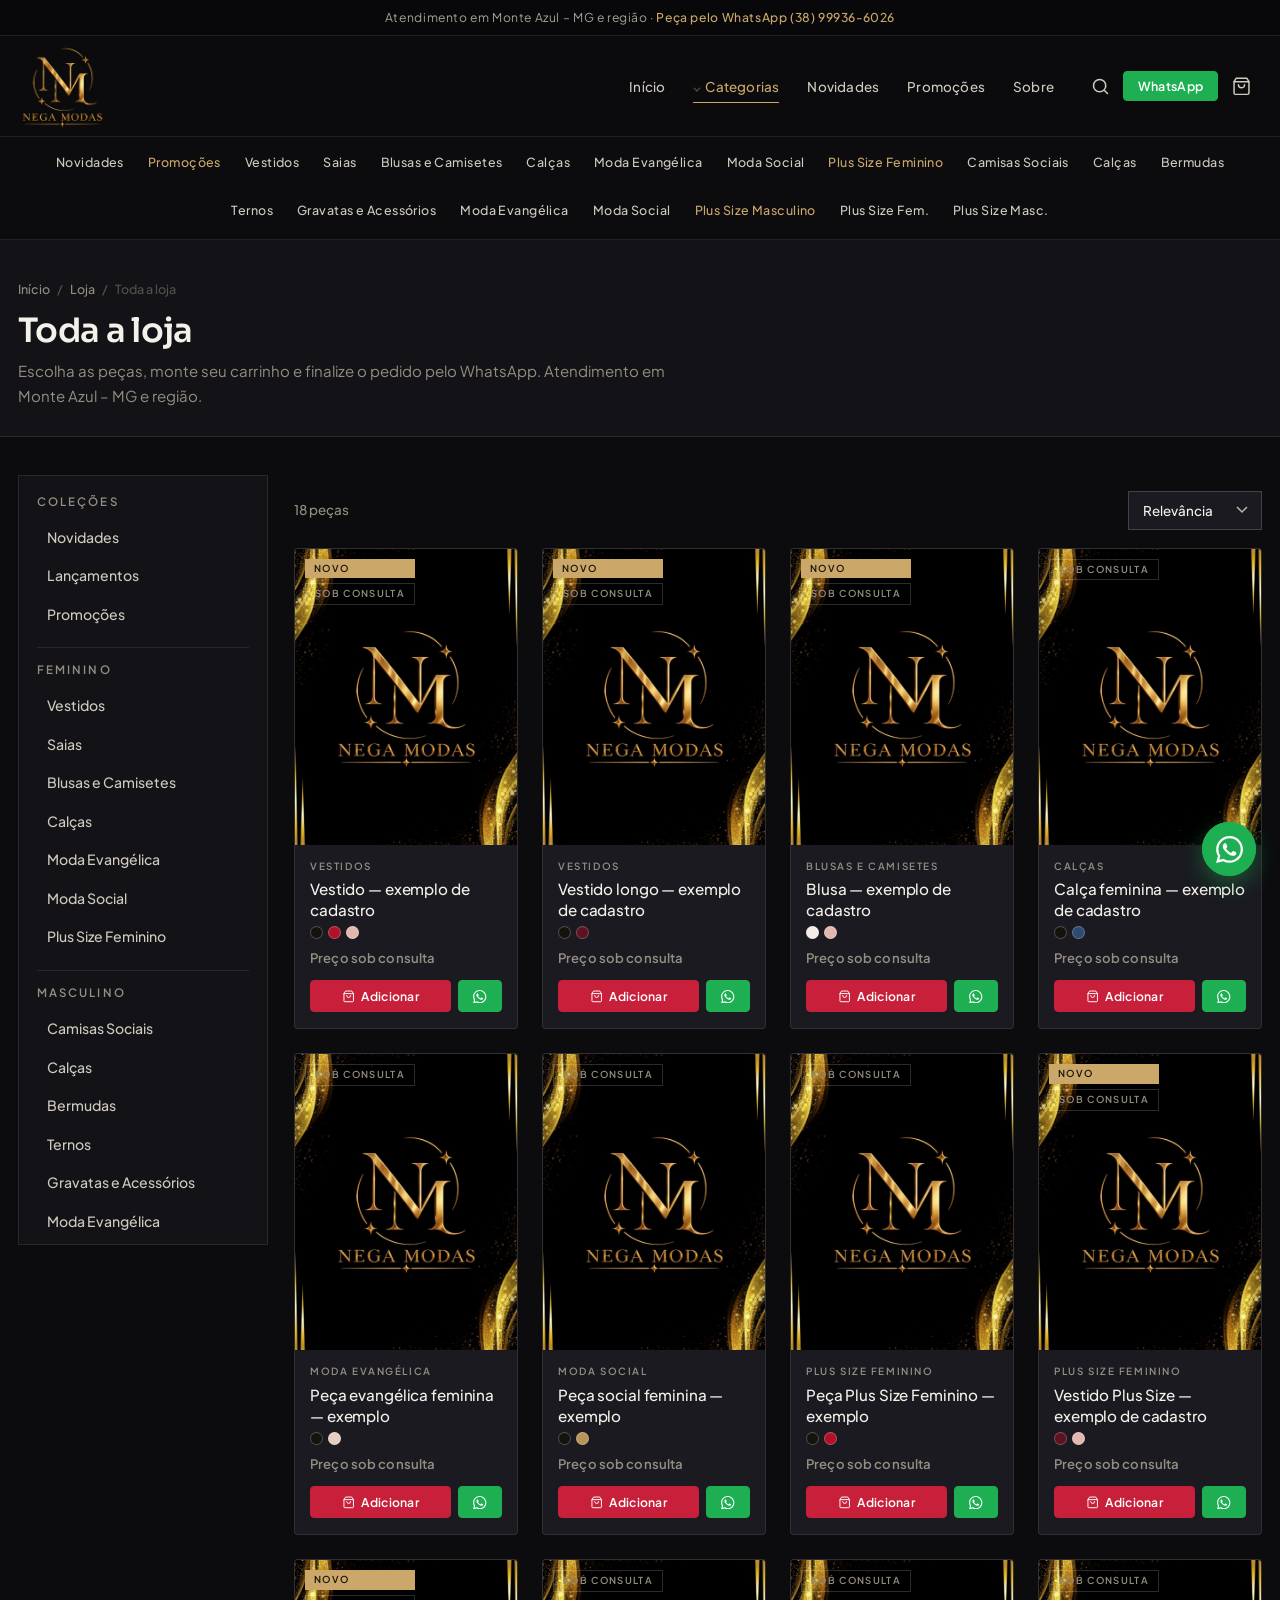
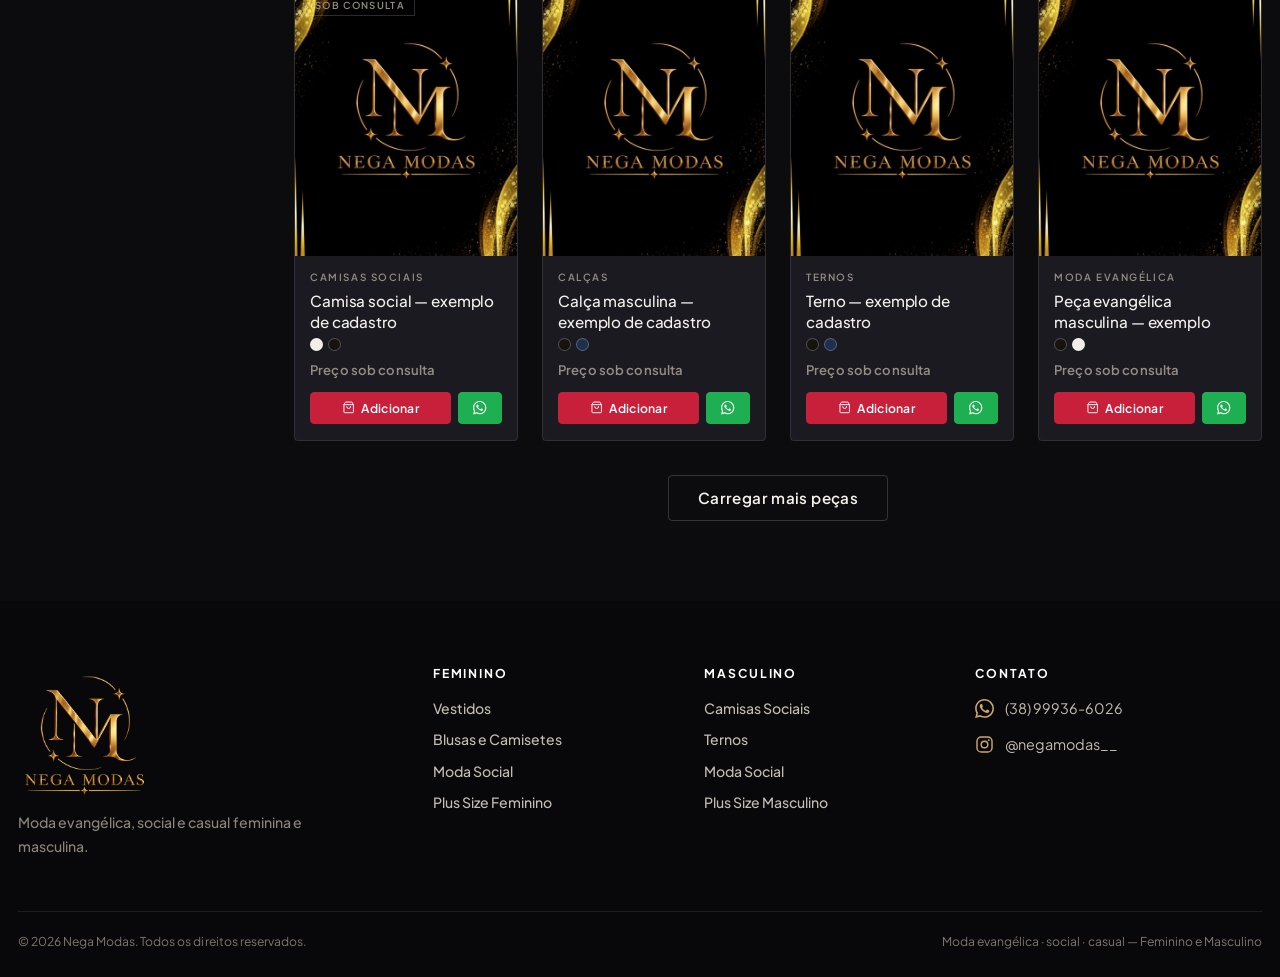
==== commit 295e0045: "Corrige numero de WhatsApp exibido para (38) 99936-6026" ====
--- a/loja.html
+++ b/loja.html
@@ -21,7 +21,7 @@
 <body>
   <a class="skip-link" href="#conteudo">Pular para o conteúdo</a>
 
-  <div class="topbar"><span>Atendimento em Monte Azul – MG e região · </span><a data-wa-generic href="#">Peça pelo WhatsApp (38) 99933-6026</a></div>
+  <div class="topbar"><span>Atendimento em Monte Azul – MG e região · </span><a data-wa-generic href="#">Peça pelo WhatsApp (38) 99936-6026</a></div>
 
   <header class="header" id="header">
     <div class="header__inner">
@@ -87,7 +87,7 @@
         <div class="footer__brand"><a class="brand brand--footer" href="index.html" aria-label="Nega Modas"><img class="footer__logo" src="assets/img/logo-nega-modas.png" alt="Nega Modas" width="132" height="132" loading="lazy"></a><p>Moda evangélica, social e casual feminina e masculina.</p></div>
         <div><h3>Feminino</h3><div class="footer__links"><a href="loja.html?categoria=vestidos">Vestidos</a><a href="loja.html?categoria=blusas-e-camisetes">Blusas e Camisetes</a><a href="loja.html?categoria=moda-social-feminina">Moda Social</a><a href="loja.html?categoria=plus-size-feminino">Plus Size Feminino</a></div></div>
         <div><h3>Masculino</h3><div class="footer__links"><a href="loja.html?categoria=camisas-sociais">Camisas Sociais</a><a href="loja.html?categoria=ternos">Ternos</a><a href="loja.html?categoria=moda-social-masculina">Moda Social</a><a href="loja.html?categoria=plus-size-masculino">Plus Size Masculino</a></div></div>
-        <div><h3>Contato</h3><div class="footer__contact"><a data-wa-generic href="#"><svg viewBox="0 0 24 24" fill="currentColor" aria-hidden="true"><path d="M17.47 14.38c-.3-.15-1.76-.87-2.03-.97-.27-.1-.47-.15-.67.15-.2.3-.77.97-.94 1.16-.17.2-.35.22-.64.08-.3-.15-1.26-.46-2.39-1.48-.88-.79-1.48-1.76-1.65-2.06-.17-.3-.02-.46.13-.6.13-.14.3-.35.45-.52.15-.18.2-.3.3-.5.1-.2.05-.37-.02-.52-.08-.15-.67-1.61-.92-2.2-.24-.58-.49-.5-.67-.51h-.57c-.2 0-.52.07-.79.37-.27.3-1.04 1.02-1.04 2.48 0 1.46 1.06 2.88 1.21 3.07.15.2 2.1 3.2 5.08 4.49.71.3 1.26.49 1.69.62.71.23 1.36.2 1.87.12.57-.09 1.76-.72 2.01-1.41.25-.7.25-1.29.17-1.41-.07-.13-.27-.2-.57-.35M12.05 21.8a9.87 9.87 0 0 1-5.03-1.38l-.36-.21-3.74.98 1-3.65-.24-.37a9.86 9.86 0 0 1-1.51-5.26C2.17 6.45 6.6 2 12.05 2c2.64 0 5.12 1.03 6.99 2.9a9.83 9.83 0 0 1 2.89 6.99c0 5.45-4.43 9.9-9.88 9.9M20.46 3.4A11.8 11.8 0 0 0 12.05 0C5.5 0 .16 5.34.16 11.9c0 2.1.55 4.14 1.59 5.95L.06 24l6.3-1.65a11.9 11.9 0 0 0 5.68 1.45c6.55 0 11.9-5.34 11.9-11.9a11.8 11.8 0 0 0-3.48-8.41"/></svg> (38) 99933-6026</a><a href="https://instagram.com/negamodas__" target="_blank" rel="noopener"><svg viewBox="0 0 24 24" fill="none" stroke="currentColor" stroke-width="1.8" aria-hidden="true"><rect x="2.5" y="2.5" width="19" height="19" rx="5.5"/><circle cx="12" cy="12" r="4.2"/><circle cx="17.4" cy="6.6" r="1.1" fill="currentColor" stroke="none"/></svg> @negamodas__</a></div></div>
+        <div><h3>Contato</h3><div class="footer__contact"><a data-wa-generic href="#"><svg viewBox="0 0 24 24" fill="currentColor" aria-hidden="true"><path d="M17.47 14.38c-.3-.15-1.76-.87-2.03-.97-.27-.1-.47-.15-.67.15-.2.3-.77.97-.94 1.16-.17.2-.35.22-.64.08-.3-.15-1.26-.46-2.39-1.48-.88-.79-1.48-1.76-1.65-2.06-.17-.3-.02-.46.13-.6.13-.14.3-.35.45-.52.15-.18.2-.3.3-.5.1-.2.05-.37-.02-.52-.08-.15-.67-1.61-.92-2.2-.24-.58-.49-.5-.67-.51h-.57c-.2 0-.52.07-.79.37-.27.3-1.04 1.02-1.04 2.48 0 1.46 1.06 2.88 1.21 3.07.15.2 2.1 3.2 5.08 4.49.71.3 1.26.49 1.69.62.71.23 1.36.2 1.87.12.57-.09 1.76-.72 2.01-1.41.25-.7.25-1.29.17-1.41-.07-.13-.27-.2-.57-.35M12.05 21.8a9.87 9.87 0 0 1-5.03-1.38l-.36-.21-3.74.98 1-3.65-.24-.37a9.86 9.86 0 0 1-1.51-5.26C2.17 6.45 6.6 2 12.05 2c2.64 0 5.12 1.03 6.99 2.9a9.83 9.83 0 0 1 2.89 6.99c0 5.45-4.43 9.9-9.88 9.9M20.46 3.4A11.8 11.8 0 0 0 12.05 0C5.5 0 .16 5.34.16 11.9c0 2.1.55 4.14 1.59 5.95L.06 24l6.3-1.65a11.9 11.9 0 0 0 5.68 1.45c6.55 0 11.9-5.34 11.9-11.9a11.8 11.8 0 0 0-3.48-8.41"/></svg> (38) 99936-6026</a><a href="https://instagram.com/negamodas__" target="_blank" rel="noopener"><svg viewBox="0 0 24 24" fill="none" stroke="currentColor" stroke-width="1.8" aria-hidden="true"><rect x="2.5" y="2.5" width="19" height="19" rx="5.5"/><circle cx="12" cy="12" r="4.2"/><circle cx="17.4" cy="6.6" r="1.1" fill="currentColor" stroke="none"/></svg> @negamodas__</a></div></div>
       </div>
       <div class="footer__bottom"><span>© <span id="ano">2026</span> Nega Modas. Todos os direitos reservados.</span><span>Moda evangélica · social · casual — Feminino e Masculino</span></div>
     </div>
--- a/assets/css/style.css
+++ b/assets/css/style.css
@@ -828,4 +828,14 @@
 .card__media img, .gallery__main img, .cat-tile img, .banner__media img,
 .institucional__media img, .cart-item__media img { filter: none; }
 
-
+/* ------------- Mobile: enquadrar a modelo no banner inicial (sem cortar) */
+@media (max-width: 560px) {
+  .hero__banner img { object-position: 22% center; }
+  .hero__banner::after {
+    background:
+      radial-gradient(74% 74% at 50% 48%, rgba(8,8,10,.74), rgba(8,8,10,.20) 82%),
+      linear-gradient(180deg, rgba(8,8,10,.30) 0%, rgba(8,8,10,.62) 100%);
+  }
+}
+
+
